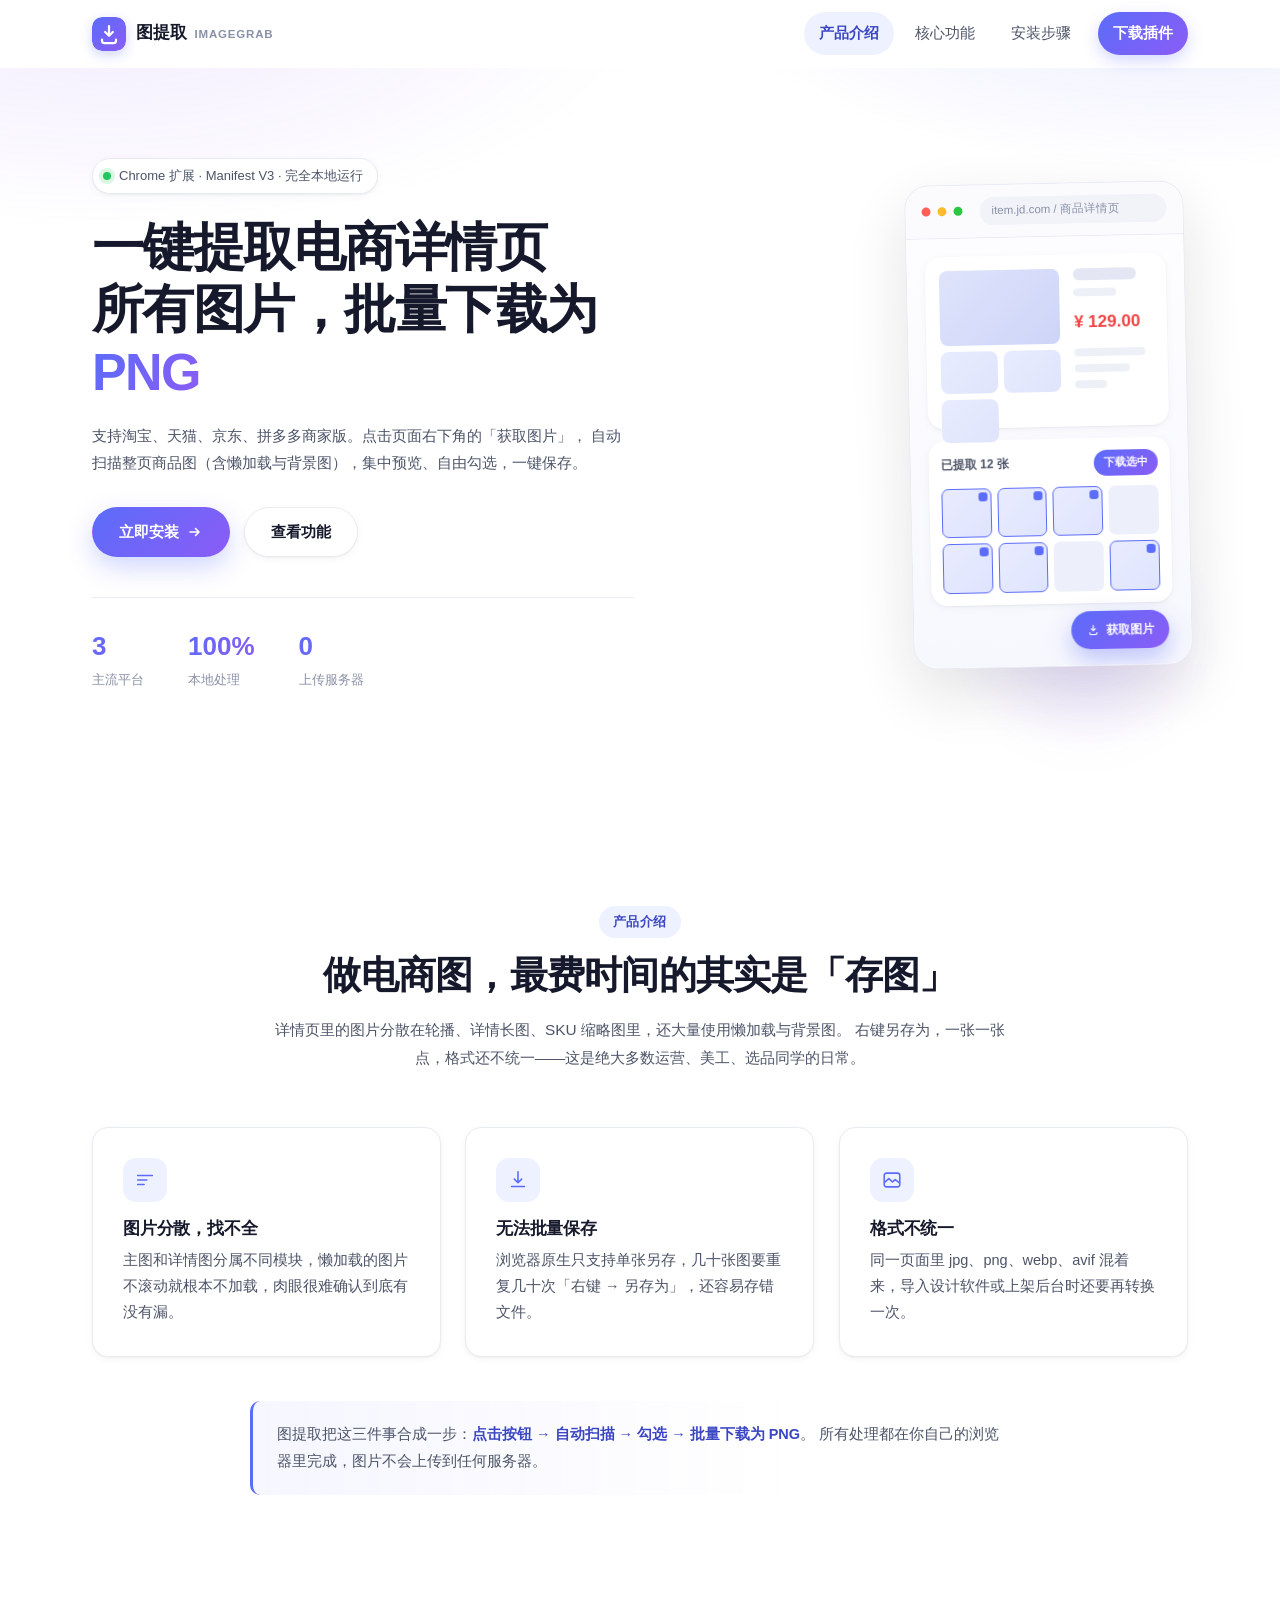
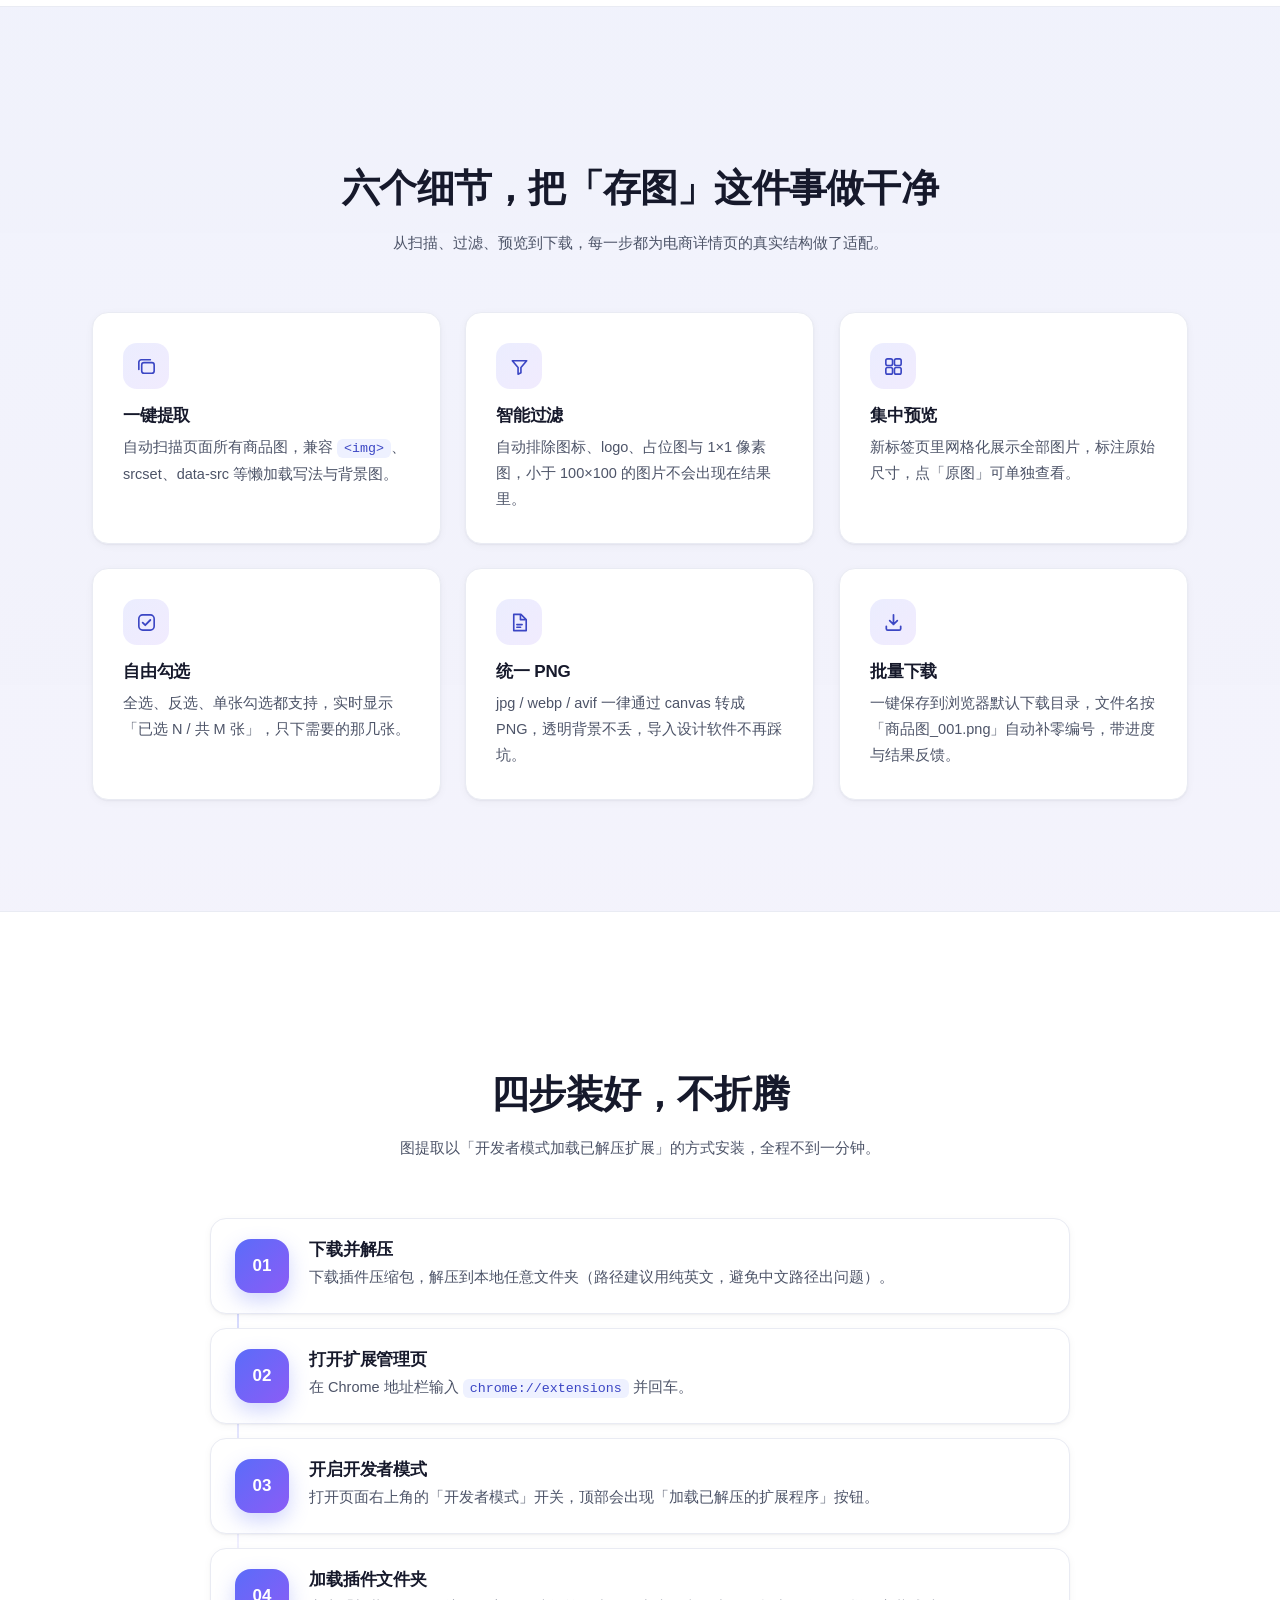
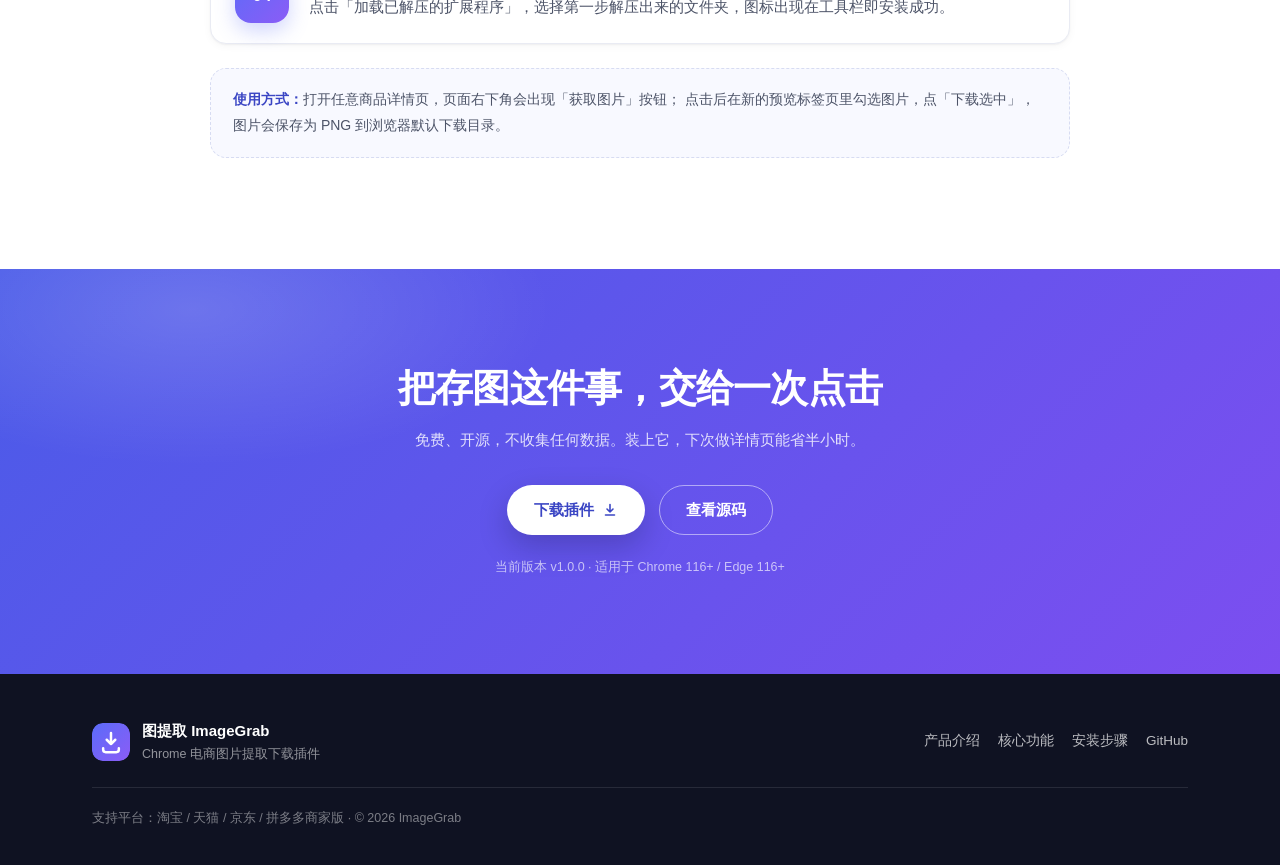
==== docs/index.html @ f766753e "feat(docs): 新增静态官网（产品介绍/核心功能/安装步骤） - 纯 CSS 变量与内联 SVG，无任何外部资源 - IntersectionObserver 滚动入场、导航高亮、移动端汉堡菜" ====
<!DOCTYPE html>
<html lang="zh-CN">
<head>
  <meta charset="UTF-8" />
  <meta name="viewport" content="width=device-width, initial-scale=1.0" />
  <title>图提取 ImageGrab · 一键提取电商详情页所有图片，批量下载为 PNG</title>
  <meta name="description" content="图提取（ImageGrab）是一款 Chrome 浏览器扩展，支持淘宝、天猫、京东、拼多多商家版：一键提取商品详情页的所有图片，集中预览、自由勾选，批量下载为 PNG。" />
  <meta name="theme-color" content="#5b6cf9" />
  <link rel="icon" href="assets/icon.svg" type="image/svg+xml" />
  <link rel="stylesheet" href="css/style.css" />
</head>
<body>
  <a class="skip-link" href="#main">跳到主要内容</a>

  <!-- ============================ 顶部导航 ============================ -->
  <header class="navbar" id="navbar">
    <div class="container navbar__inner">
      <a class="brand" href="#top" aria-label="图提取 ImageGrab 首页">
        <span class="brand__logo" aria-hidden="true">
          <svg viewBox="0 0 32 32" fill="none" xmlns="http://www.w3.org/2000/svg">
            <rect width="32" height="32" rx="9" fill="url(#bg)" />
            <path d="M16 8.5v9.2m0 0 3.6-3.6M16 17.7l-3.6-3.6" stroke="#fff" stroke-width="2.1"
                  stroke-linecap="round" stroke-linejoin="round" />
            <path d="M9.4 21.2v1.2a2.2 2.2 0 0 0 2.2 2.2h8.8a2.2 2.2 0 0 0 2.2-2.2v-1.2"
                  stroke="#fff" stroke-width="2.1" stroke-linecap="round" />
            <defs>
              <linearGradient id="bg" x1="0" y1="0" x2="32" y2="32" gradientUnits="userSpaceOnUse">
                <stop stop-color="#5b6cf9" /><stop offset="1" stop-color="#8b5cf6" />
              </linearGradient>
            </defs>
          </svg>
        </span>
        <span class="brand__text">
          <strong>图提取</strong>
          <em>ImageGrab</em>
        </span>
      </a>

      <nav class="nav" id="nav" aria-label="主导航">
        <a class="nav__link" href="#intro">产品介绍</a>
        <a class="nav__link" href="#features">核心功能</a>
        <a class="nav__link" href="#install">安装步骤</a>
        <a class="nav__link nav__link--cta" href="#download">下载插件</a>
      </nav>

      <button class="nav-toggle" id="navToggle" type="button" aria-label="展开导航菜单"
              aria-expanded="false" aria-controls="nav">
        <span></span><span></span><span></span>
      </button>
    </div>
  </header>

  <main id="main">
    <!-- ============================ 首屏 ============================ -->
    <section class="hero" id="top">
      <div class="container hero__inner">
        <div class="hero__copy">
          <span class="hero__badge reveal">
            <span class="dot" aria-hidden="true"></span>
            Chrome 扩展 · Manifest V3 · 完全本地运行
          </span>

          <h1 class="hero__title reveal">
            一键提取电商详情页<br />
            所有图片，批量下载为 <span class="grad-text">PNG</span>
          </h1>

          <p class="hero__subtitle reveal">
            支持淘宝、天猫、京东、拼多多商家版。点击页面右下角的「获取图片」，
            自动扫描整页商品图（含懒加载与背景图），集中预览、自由勾选，一键保存。
          </p>

          <div class="hero__actions reveal">
            <a class="btn btn--primary" href="#install">
              立即安装
              <svg viewBox="0 0 16 16" aria-hidden="true"><path d="M3 8h9m0 0L8.5 4.5M12 8l-3.5 3.5"
                fill="none" stroke="currentColor" stroke-width="1.6" stroke-linecap="round" stroke-linejoin="round" /></svg>
            </a>
            <a class="btn btn--ghost" href="#features">查看功能</a>
          </div>

          <ul class="hero__stats reveal">
            <li><strong>3</strong><span>主流平台</span></li>
            <li><strong>100%</strong><span>本地处理</span></li>
            <li><strong>0</strong><span>上传服务器</span></li>
          </ul>
        </div>

        <!-- 用纯 CSS + 内联 SVG 模拟插件界面，不依赖任何外部图片 -->
        <div class="hero__visual reveal" aria-hidden="true">
          <div class="window">
            <div class="window__bar">
              <i class="window__dot window__dot--r"></i>
              <i class="window__dot window__dot--y"></i>
              <i class="window__dot window__dot--g"></i>
              <span class="window__url">item.jd.com / 商品详情页</span>
            </div>

            <div class="window__body">
              <div class="mock-product">
                <div class="mock-product__gallery">
                  <span class="mock-product__thumb"></span>
                  <span class="mock-product__thumb mock-product__thumb--sm"></span>
                  <span class="mock-product__thumb mock-product__thumb--sm"></span>
                  <span class="mock-product__thumb mock-product__thumb--sm"></span>
                </div>
                <div class="mock-product__meta">
                  <span class="mock-line mock-line--lg w-80"></span>
                  <span class="mock-line w-55"></span>
                  <span class="mock-price">¥ 129.00</span>
                  <span class="mock-line w-90"></span>
                  <span class="mock-line w-70"></span>
                  <span class="mock-line w-40"></span>
                </div>
              </div>

              <div class="mock-gallery">
                <div class="mock-gallery__head">
                  <span class="mock-gallery__title">已提取 12 张</span>
                  <span class="mock-pill">下载选中</span>
                </div>
                <div class="mock-gallery__grid">
                  <i class="mock-tile is-checked"></i><i class="mock-tile is-checked"></i>
                  <i class="mock-tile is-checked"></i><i class="mock-tile"></i>
                  <i class="mock-tile is-checked"></i><i class="mock-tile is-checked"></i>
                  <i class="mock-tile"></i><i class="mock-tile is-checked"></i>
                </div>
              </div>

              <span class="mock-fab">
                <svg viewBox="0 0 24 24" aria-hidden="true">
                  <path d="M12 4v9m0 0 3.4-3.4M12 13 8.6 9.6" fill="none" stroke="currentColor"
                        stroke-width="1.9" stroke-linecap="round" stroke-linejoin="round" />
                  <path d="M6 16.4v1.2A2.2 2.2 0 0 0 8.2 19.8h7.6a2.2 2.2 0 0 0 2.2-2.2v-1.2"
                        fill="none" stroke="currentColor" stroke-width="1.9" stroke-linecap="round" />
                </svg>
                获取图片
              </span>
            </div>
          </div>

          <span class="hero__glow" aria-hidden="true"></span>
        </div>
      </div>
    </section>

    <!-- ============================ 产品介绍 ============================ -->
    <section class="section" id="intro">
      <div class="container">
        <header class="section__head">
          <span class="section__eyebrow reveal">产品介绍</span>
          <h2 class="section__title reveal">做电商图，最费时间的其实是「存图」</h2>
          <p class="section__desc reveal">
            详情页里的图片分散在轮播、详情长图、SKU 缩略图里，还大量使用懒加载与背景图。
            右键另存为，一张一张点，格式还不统一——这是绝大多数运营、美工、选品同学的日常。
          </p>
        </header>

        <div class="intro-grid">
          <article class="intro-card reveal">
            <span class="intro-card__icon" aria-hidden="true">
              <svg viewBox="0 0 24 24"><path d="M4 7h16M4 12h10M4 17h7" fill="none" stroke="currentColor"
                stroke-width="1.7" stroke-linecap="round" /></svg>
            </span>
            <h3>图片分散，找不全</h3>
            <p>主图和详情图分属不同模块，懒加载的图片不滚动就根本不加载，肉眼很难确认到底有没有漏。</p>
          </article>

          <article class="intro-card reveal">
            <span class="intro-card__icon" aria-hidden="true">
              <svg viewBox="0 0 24 24"><path d="M12 3v12m0 0 4-4m-4 4-4-4M5 19h14" fill="none" stroke="currentColor"
                stroke-width="1.7" stroke-linecap="round" stroke-linejoin="round" /></svg>
            </span>
            <h3>无法批量保存</h3>
            <p>浏览器原生只支持单张另存，几十张图要重复几十次「右键 → 另存为」，还容易存错文件。</p>
          </article>

          <article class="intro-card reveal">
            <span class="intro-card__icon" aria-hidden="true">
              <svg viewBox="0 0 24 24"><rect x="3.5" y="4.5" width="17" height="15" rx="2.5" fill="none"
                stroke="currentColor" stroke-width="1.7" /><path d="M3.5 15l5-4.5 4 3.5 3-2.5 5 4" fill="none"
                stroke="currentColor" stroke-width="1.7" stroke-linejoin="round" /></svg>
            </span>
            <h3>格式不统一</h3>
            <p>同一页面里 jpg、png、webp、avif 混着来，导入设计软件或上架后台时还要再转换一次。</p>
          </article>
        </div>

        <p class="intro-note reveal">
          图提取把这三件事合成一步：<strong>点击按钮 → 自动扫描 → 勾选 → 批量下载为 PNG</strong>。
          所有处理都在你自己的浏览器里完成，图片不会上传到任何服务器。
        </p>
      </div>
    </section>

    <!-- ============================ 核心功能 ============================ -->
    <section class="section section--alt" id="features">
      <div class="container">
        <header class="section__head">
          <span class="section__eyebrow reveal">核心功能</span>
          <h2 class="section__title reveal">六个细节，把「存图」这件事做干净</h2>
          <p class="section__desc reveal">从扫描、过滤、预览到下载，每一步都为电商详情页的真实结构做了适配。</p>
        </header>

        <div class="feature-grid">
          <article class="feature-card reveal">
            <span class="feature-card__icon" aria-hidden="true">
              <svg viewBox="0 0 24 24"><path d="M4 15V7.5A2.5 2.5 0 0 1 6.5 5H16" fill="none" stroke="currentColor"
                stroke-width="1.7" stroke-linecap="round" /><rect x="7" y="8" width="13" height="11" rx="2.4"
                fill="none" stroke="currentColor" stroke-width="1.7" /></svg>
            </span>
            <h3>一键提取</h3>
            <p>自动扫描页面所有商品图，兼容 <code>&lt;img&gt;</code>、srcset、data-src 等懒加载写法与背景图。</p>
          </article>

          <article class="feature-card reveal">
            <span class="feature-card__icon" aria-hidden="true">
              <svg viewBox="0 0 24 24"><path d="M4.5 6h15l-6 7v5.5l-3 1.5V13z" fill="none" stroke="currentColor"
                stroke-width="1.7" stroke-linejoin="round" /></svg>
            </span>
            <h3>智能过滤</h3>
            <p>自动排除图标、logo、占位图与 1×1 像素图，小于 100×100 的图片不会出现在结果里。</p>
          </article>

          <article class="feature-card reveal">
            <span class="feature-card__icon" aria-hidden="true">
              <svg viewBox="0 0 24 24"><rect x="4" y="4" width="7" height="7" rx="1.8" fill="none" stroke="currentColor"
                stroke-width="1.7" /><rect x="13" y="4" width="7" height="7" rx="1.8" fill="none" stroke="currentColor"
                stroke-width="1.7" /><rect x="4" y="13" width="7" height="7" rx="1.8" fill="none" stroke="currentColor"
                stroke-width="1.7" /><rect x="13" y="13" width="7" height="7" rx="1.8" fill="none" stroke="currentColor"
                stroke-width="1.7" /></svg>
            </span>
            <h3>集中预览</h3>
            <p>新标签页里网格化展示全部图片，标注原始尺寸，点「原图」可单独查看。</p>
          </article>

          <article class="feature-card reveal">
            <span class="feature-card__icon" aria-hidden="true">
              <svg viewBox="0 0 24 24"><rect x="4" y="4" width="16" height="16" rx="4" fill="none" stroke="currentColor"
                stroke-width="1.7" /><path d="M8 12.2l2.7 2.6L16 9.4" fill="none" stroke="currentColor"
                stroke-width="1.9" stroke-linecap="round" stroke-linejoin="round" /></svg>
            </span>
            <h3>自由勾选</h3>
            <p>全选、反选、单张勾选都支持，实时显示「已选 N / 共 M 张」，只下需要的那几张。</p>
          </article>

          <article class="feature-card reveal">
            <span class="feature-card__icon" aria-hidden="true">
              <svg viewBox="0 0 24 24"><path d="M6 3.5h7.5L19 9v11.5H6z" fill="none" stroke="currentColor"
                stroke-width="1.7" stroke-linejoin="round" /><path d="M13 3.5V9h5.5" fill="none" stroke="currentColor"
                stroke-width="1.7" stroke-linejoin="round" /><path d="M9.2 14.2h5.6M9.2 17h4" fill="none"
                stroke="currentColor" stroke-width="1.6" stroke-linecap="round" /></svg>
            </span>
            <h3>统一 PNG</h3>
            <p>jpg / webp / avif 一律通过 canvas 转成 PNG，透明背景不丢，导入设计软件不再踩坑。</p>
          </article>

          <article class="feature-card reveal">
            <span class="feature-card__icon" aria-hidden="true">
              <svg viewBox="0 0 24 24"><path d="M12 4v10m0 0 4-4m-4 4-4-4" fill="none" stroke="currentColor"
                stroke-width="1.8" stroke-linecap="round" stroke-linejoin="round" /><path d="M4.5 16v2.5A1.5 1.5 0 0 0 6 20h12a1.5 1.5 0 0 0 1.5-1.5V16"
                fill="none" stroke="currentColor" stroke-width="1.8" stroke-linecap="round" /></svg>
            </span>
            <h3>批量下载</h3>
            <p>一键保存到浏览器默认下载目录，文件名按「商品图_001.png」自动补零编号，带进度与结果反馈。</p>
          </article>
        </div>
      </div>
    </section>

    <!-- ============================ 安装步骤 ============================ -->
    <section class="section" id="install">
      <div class="container">
        <header class="section__head">
          <span class="section__eyebrow reveal">安装步骤</span>
          <h2 class="section__title reveal">四步装好，不折腾</h2>
          <p class="section__desc reveal">图提取以「开发者模式加载已解压扩展」的方式安装，全程不到一分钟。</p>
        </header>

        <ol class="steps">
          <li class="step reveal">
            <span class="step__index">01</span>
            <div class="step__body">
              <h3>下载并解压</h3>
              <p>下载插件压缩包，解压到本地任意文件夹（路径建议用纯英文，避免中文路径出问题）。</p>
            </div>
          </li>
          <li class="step reveal">
            <span class="step__index">02</span>
            <div class="step__body">
              <h3>打开扩展管理页</h3>
              <p>在 Chrome 地址栏输入 <code>chrome://extensions</code> 并回车。</p>
            </div>
          </li>
          <li class="step reveal">
            <span class="step__index">03</span>
            <div class="step__body">
              <h3>开启开发者模式</h3>
              <p>打开页面右上角的「开发者模式」开关，顶部会出现「加载已解压的扩展程序」按钮。</p>
            </div>
          </li>
          <li class="step reveal">
            <span class="step__index">04</span>
            <div class="step__body">
              <h3>加载插件文件夹</h3>
              <p>点击「加载已解压的扩展程序」，选择第一步解压出来的文件夹，图标出现在工具栏即安装成功。</p>
            </div>
          </li>
        </ol>

        <div class="install-tip reveal">
          <strong>使用方式：</strong>打开任意商品详情页，页面右下角会出现「获取图片」按钮；
          点击后在新的预览标签页里勾选图片，点「下载选中」，图片会保存为 PNG 到浏览器默认下载目录。
        </div>
      </div>
    </section>

    <!-- ============================ 底部 CTA ============================ -->
    <section class="cta" id="download">
      <div class="container cta__inner">
        <h2 class="reveal">把存图这件事，交给一次点击</h2>
        <p class="reveal">免费、开源，不收集任何数据。装上它，下次做详情页能省半小时。</p>
        <div class="cta__actions reveal">
          <a class="btn btn--light" href="downloads/imagegrab-v1.0.0.zip" download>
            下载插件
            <svg viewBox="0 0 16 16" aria-hidden="true"><path d="M8 2.5v7.5m0 0 3-3m-3 3-3-3M3.5 13h9"
              fill="none" stroke="currentColor" stroke-width="1.6" stroke-linecap="round" stroke-linejoin="round" /></svg>
          </a>
          <!-- TODO: 仓库地址发布后替换为真实链接 -->
          <a class="btn btn--outline-light" href="https://github.com/" target="_blank" rel="noreferrer">查看源码</a>
        </div>
        <p class="cta__meta reveal">当前版本 v1.0.0 · 适用于 Chrome 116+ / Edge 116+</p>
      </div>
    </section>
  </main>

  <!-- ============================ 页脚 ============================ -->
  <footer class="footer">
    <div class="container footer__inner">
      <div class="footer__brand">
        <span class="brand__logo" aria-hidden="true">
          <svg viewBox="0 0 32 32" fill="none" xmlns="http://www.w3.org/2000/svg">
            <rect width="32" height="32" rx="9" fill="url(#bg2)" />
            <path d="M16 8.5v9.2m0 0 3.6-3.6M16 17.7l-3.6-3.6" stroke="#fff" stroke-width="2.1"
                  stroke-linecap="round" stroke-linejoin="round" />
            <path d="M9.4 21.2v1.2a2.2 2.2 0 0 0 2.2 2.2h8.8a2.2 2.2 0 0 0 2.2-2.2v-1.2"
                  stroke="#fff" stroke-width="2.1" stroke-linecap="round" />
            <defs>
              <linearGradient id="bg2" x1="0" y1="0" x2="32" y2="32" gradientUnits="userSpaceOnUse">
                <stop stop-color="#5b6cf9" /><stop offset="1" stop-color="#8b5cf6" />
              </linearGradient>
            </defs>
          </svg>
        </span>
        <div>
          <strong>图提取 ImageGrab</strong>
          <p>Chrome 电商图片提取下载插件</p>
        </div>
      </div>

      <nav class="footer__links" aria-label="页脚导航">
        <a href="#intro">产品介绍</a>
        <a href="#features">核心功能</a>
        <a href="#install">安装步骤</a>
        <a href="https://github.com/" target="_blank" rel="noreferrer">GitHub</a>
      </nav>

      <p class="footer__copy">
        支持平台：淘宝 / 天猫 / 京东 / 拼多多商家版 · © <span id="year">2025</span> ImageGrab
      </p>
    </div>
  </footer>

  <script src="js/main.js"></script>
</body>
</html>
---- docs/css/style.css ----
/* ==========================================================================
   图提取 ImageGrab · 官网样式
   组织方式：
     1. 变量与基础重置
     2. 通用容器 / 按钮 / 标题
     3. 顶部导航（含移动端汉堡菜单）
     4. 首屏 Hero（含纯 CSS 绘制的界面示意图）
     5. 产品介绍
     6. 核心功能
     7. 安装步骤
     8. 底部 CTA 与页脚
     9. 滚动进入动画
    10. 响应式断点：≥1024 桌面 / 768–1023 平板 / <768 手机 / 320 极窄屏
   ========================================================================== */

/* ============================ 1. 变量与重置 ============================ */
:root {
  /* 主色：改这里就能整站换肤 */
  --primary: #5b6cf9;
  --primary-2: #8b5cf6;
  --primary-soft: #eef1ff;
  --primary-ink: #3b46c4;

  /* 中性色 */
  --text: #16192b;
  --text-2: #4d5468;
  --text-3: #8a90a6;
  --bg: #ffffff;
  --bg-alt: #f7f8fc;
  --line: #e9ebf3;
  --card: #ffffff;

  /* 尺寸与圆角 */
  --radius-sm: 10px;
  --radius: 16px;
  --radius-lg: 24px;
  --shadow-sm: 0 1px 2px rgba(22, 25, 43, .05), 0 2px 8px rgba(22, 25, 43, .04);
  --shadow-md: 0 10px 30px rgba(22, 25, 43, .08);
  --shadow-lg: 0 24px 60px rgba(22, 25, 43, .12);
  --shadow-primary: 0 10px 26px rgba(91, 108, 249, .28);

  /* 布局 */
  --container: 1160px;
  --gutter: clamp(16px, 4vw, 32px);
  --nav-h: 68px;

  /* 动效 */
  --ease: cubic-bezier(.4, 0, .2, 1);
  --dur: .24s;
}

*,
*::before,
*::after {
  box-sizing: border-box;
}

html {
  scroll-behavior: smooth;
  /* 锚点跳转时为吸顶导航留出空间 */
  scroll-padding-top: calc(var(--nav-h) + 16px);
  -webkit-text-size-adjust: 100%;
}

body {
  margin: 0;
  background: var(--bg);
  color: var(--text);
  font-family: -apple-system, BlinkMacSystemFont, "PingFang SC", "Microsoft YaHei",
    "Helvetica Neue", Arial, sans-serif;
  font-size: 16px;
  line-height: 1.7;
  -webkit-font-smoothing: antialiased;
  overflow-x: hidden;
}

img,
svg {
  display: block;
  max-width: 100%;
}

a {
  color: inherit;
  text-decoration: none;
}

h1,
h2,
h3 {
  margin: 0;
  line-height: 1.25;
  letter-spacing: -.01em;
}

p {
  margin: 0;
}

ul,
ol {
  margin: 0;
  padding: 0;
  list-style: none;
}

code {
  padding: 2px 7px;
  border-radius: 6px;
  background: var(--primary-soft);
  color: var(--primary-ink);
  font-family: ui-monospace, SFMono-Regular, Menlo, Consolas, monospace;
  font-size: .92em;
}

::selection {
  background: rgba(91, 108, 249, .18);
}

/* 键盘可达性：跳转链接与统一焦点样式 */
.skip-link {
  position: absolute;
  top: -60px;
  left: 16px;
  z-index: 200;
  padding: 10px 16px;
  border-radius: var(--radius-sm);
  background: var(--primary);
  color: #fff;
  transition: top var(--dur) var(--ease);
}

.skip-link:focus {
  top: 12px;
}

:focus-visible {
  outline: 3px solid rgba(91, 108, 249, .45);
  outline-offset: 3px;
  border-radius: 6px;
}

/* ============================ 2. 通用布局 ============================ */
.container {
  width: 100%;
  max-width: var(--container);
  margin: 0 auto;
  padding: 0 var(--gutter);
}

.grad-text {
  background: linear-gradient(120deg, var(--primary), var(--primary-2));
  -webkit-background-clip: text;
  background-clip: text;
  color: transparent;
}

/* 按钮 */
.btn {
  display: inline-flex;
  align-items: center;
  justify-content: center;
  gap: 8px;
  height: 50px;
  padding: 0 26px;
  border: 1px solid transparent;
  border-radius: 999px;
  font-size: 15px;
  font-weight: 600;
  white-space: nowrap;
  cursor: pointer;
  transition: transform var(--dur) var(--ease), box-shadow var(--dur) var(--ease),
    background var(--dur) var(--ease), color var(--dur) var(--ease),
    border-color var(--dur) var(--ease);
}

.btn svg {
  width: 16px;
  height: 16px;
}

.btn--primary {
  background: linear-gradient(135deg, var(--primary), var(--primary-2));
  color: #fff;
  box-shadow: var(--shadow-primary);
}

.btn--primary:hover {
  transform: translateY(-2px);
  box-shadow: 0 16px 34px rgba(91, 108, 249, .36);
}

.btn--ghost {
  background: #fff;
  border-color: var(--line);
  color: var(--text);
  box-shadow: var(--shadow-sm);
}

.btn--ghost:hover {
  transform: translateY(-2px);
  border-color: #d9ddeb;
  box-shadow: var(--shadow-md);
}

.btn--light {
  background: #fff;
  color: var(--primary-ink);
  box-shadow: 0 12px 30px rgba(9, 12, 40, .22);
}

.btn--light:hover {
  transform: translateY(-2px);
  box-shadow: 0 18px 40px rgba(9, 12, 40, .28);
}

.btn--outline-light {
  border-color: rgba(255, 255, 255, .5);
  color: #fff;
}

.btn--outline-light:hover {
  background: rgba(255, 255, 255, .12);
  border-color: #fff;
}

/* 区块标题 */
.section {
  padding: clamp(64px, 9vw, 112px) 0;
}

.section--alt {
  background:
    linear-gradient(180deg, rgba(91, 108, 249, .04), rgba(139, 92, 246, .03)),
    var(--bg-alt);
  border-block: 1px solid var(--line);
}

.section__head {
  max-width: 760px;
  margin: 0 auto clamp(36px, 5vw, 56px);
  text-align: center;
}

.section__eyebrow {
  display: inline-block;
  margin-bottom: 14px;
  padding: 5px 14px;
  border-radius: 999px;
  background: var(--primary-soft);
  color: var(--primary-ink);
  font-size: 13px;
  font-weight: 600;
  letter-spacing: .4px;
}

.section__title {
  font-size: clamp(24px, 3.4vw, 38px);
  font-weight: 800;
  letter-spacing: -.02em;
}

.section__desc {
  margin-top: 16px;
  color: var(--text-2);
  font-size: clamp(14.5px, 1.2vw, 17px);
  line-height: 1.8;
}

/* ============================ 3. 顶部导航 ============================ */
.navbar {
  position: sticky;
  top: 0;
  z-index: 100;
  height: var(--nav-h);
  background: rgba(255, 255, 255, .72);
  backdrop-filter: saturate(1.4) blur(14px);
  border-bottom: 1px solid transparent;
  transition: background var(--dur) var(--ease), border-color var(--dur) var(--ease),
    box-shadow var(--dur) var(--ease);
}

/* 滚动后加深背景与阴影 */
.navbar.is-scrolled {
  background: rgba(255, 255, 255, .88);
  border-bottom-color: var(--line);
  box-shadow: 0 6px 24px rgba(22, 25, 43, .06);
}

.navbar__inner {
  display: flex;
  align-items: center;
  justify-content: space-between;
  gap: 16px;
  height: 100%;
}

.brand {
  display: inline-flex;
  align-items: center;
  gap: 10px;
  flex: none;
}

.brand__logo {
  display: inline-block;
  width: 34px;
  height: 34px;
  border-radius: 10px;
  overflow: hidden;
  box-shadow: 0 4px 12px rgba(91, 108, 249, .28);
}

.brand__text {
  display: flex;
  align-items: baseline;
  gap: 7px;
}

.brand__text strong {
  font-size: 17px;
  font-weight: 800;
  letter-spacing: .2px;
}

.brand__text em {
  font-style: normal;
  font-size: 11.5px;
  font-weight: 600;
  color: var(--text-3);
  letter-spacing: .8px;
  text-transform: uppercase;
}

.nav {
  display: flex;
  align-items: center;
  gap: 6px;
}

.nav__link {
  position: relative;
  padding: 9px 15px;
  border-radius: 999px;
  color: var(--text-2);
  font-size: 14.5px;
  font-weight: 500;
  transition: color var(--dur) var(--ease), background var(--dur) var(--ease);
}

.nav__link:hover {
  color: var(--text);
  background: rgba(91, 108, 249, .07);
}

/* 当前区块高亮（由 main.js 滚动监听添加） */
.nav__link.is-active {
  color: var(--primary-ink);
  background: var(--primary-soft);
  font-weight: 600;
}

.nav__link--cta {
  margin-left: 6px;
  background: linear-gradient(135deg, var(--primary), var(--primary-2));
  color: #fff;
  font-weight: 600;
  box-shadow: 0 6px 16px rgba(91, 108, 249, .26);
}

.nav__link--cta:hover {
  color: #fff;
  background: linear-gradient(135deg, var(--primary), var(--primary-2));
  filter: brightness(1.05);
}

/* 汉堡按钮（默认隐藏，仅移动端显示） */
.nav-toggle {
  display: none;
  flex-direction: column;
  justify-content: center;
  gap: 5px;
  width: 42px;
  height: 42px;
  padding: 0 9px;
  border: 1px solid var(--line);
  border-radius: 12px;
  background: #fff;
  cursor: pointer;
}

.nav-toggle span {
  display: block;
  height: 2px;
  border-radius: 2px;
  background: var(--text);
  transition: transform var(--dur) var(--ease), opacity var(--dur) var(--ease);
}

.nav-toggle[aria-expanded="true"] span:nth-child(1) {
  transform: translateY(7px) rotate(45deg);
}

.nav-toggle[aria-expanded="true"] span:nth-child(2) {
  opacity: 0;
}

.nav-toggle[aria-expanded="true"] span:nth-child(3) {
  transform: translateY(-7px) rotate(-45deg);
}

/* ============================ 4. 首屏 Hero ============================ */
.hero {
  position: relative;
  padding: clamp(48px, 7vw, 92px) 0 clamp(56px, 8vw, 104px);
  background:
    radial-gradient(900px 380px at 8% -10%, rgba(139, 92, 246, .12), transparent 62%),
    radial-gradient(800px 340px at 92% -14%, rgba(91, 108, 249, .14), transparent 60%),
    var(--bg);
  overflow: hidden;
}

.hero__inner {
  display: grid;
  grid-template-columns: 1.05fr .95fr;
  gap: clamp(28px, 5vw, 64px);
  align-items: center;
}

.hero__badge {
  display: inline-flex;
  align-items: center;
  gap: 8px;
  padding: 6px 14px 6px 10px;
  border: 1px solid var(--line);
  border-radius: 999px;
  background: #fff;
  color: var(--text-2);
  font-size: 13px;
  font-weight: 500;
  box-shadow: var(--shadow-sm);
}

.hero__badge .dot {
  width: 8px;
  height: 8px;
  border-radius: 50%;
  background: #22c55e;
  box-shadow: 0 0 0 4px rgba(34, 197, 94, .16);
}

.hero__title {
  margin-top: 22px;
  font-size: clamp(30px, 5vw, 52px);
  font-weight: 800;
  letter-spacing: -.03em;
  line-height: 1.2;
}

.hero__subtitle {
  margin-top: 20px;
  max-width: 540px;
  color: var(--text-2);
  font-size: clamp(14.5px, 1.15vw, 17px);
  line-height: 1.85;
}

.hero__actions {
  display: flex;
  flex-wrap: wrap;
  gap: 14px;
  margin-top: 30px;
}

.hero__stats {
  display: flex;
  gap: clamp(20px, 4vw, 44px);
  margin-top: 40px;
  padding-top: 26px;
  border-top: 1px solid var(--line);
}

.hero__stats li {
  display: flex;
  flex-direction: column;
  gap: 2px;
}

.hero__stats strong {
  font-size: clamp(20px, 2.2vw, 26px);
  font-weight: 800;
  background: linear-gradient(120deg, var(--primary), var(--primary-2));
  -webkit-background-clip: text;
  background-clip: text;
  color: transparent;
}

.hero__stats span {
  color: var(--text-3);
  font-size: 12.5px;
}

/* —— 界面示意图：纯 CSS + 内联 SVG，无任何外部图片 —— */
.hero__visual {
  position: relative;
  max-width: 540px;
  margin-left: auto;
}

.window {
  position: relative;
  border: 1px solid var(--line);
  border-radius: var(--radius-lg);
  background: #fff;
  box-shadow: var(--shadow-lg);
  overflow: hidden;
  transform: rotate(-1.2deg);
  transition: transform .45s var(--ease);
}

.hero__visual:hover .window {
  transform: rotate(0deg) translateY(-4px);
}

.window__bar {
  display: flex;
  align-items: center;
  gap: 7px;
  padding: 12px 16px;
  border-bottom: 1px solid var(--line);
  background: #fbfbfe;
}

.window__dot {
  width: 9px;
  height: 9px;
  border-radius: 50%;
}

.window__dot--r { background: #ff5f57; }
.window__dot--y { background: #febc2e; }
.window__dot--g { background: #28c840; }

.window__url {
  margin-left: 10px;
  flex: 1;
  padding: 4px 12px;
  border-radius: 999px;
  background: #f1f3f9;
  color: var(--text-3);
  font-size: 11.5px;
  white-space: nowrap;
  overflow: hidden;
  text-overflow: ellipsis;
}

.window__body {
  position: relative;
  padding: 18px 18px 62px; /* 底部留白给悬浮按钮，避免压住预览卡片 */
  background: linear-gradient(180deg, #fdfdff, #f7f8fd);
}

/* 模拟商品详情页 */
.mock-product {
  display: grid;
  grid-template-columns: 1fr 1fr;
  gap: 14px;
  padding: 14px;
  border-radius: var(--radius);
  background: #fff;
  box-shadow: var(--shadow-sm);
}

.mock-product__gallery {
  display: grid;
  grid-template-columns: 1fr 1fr;
  grid-template-rows: auto auto;
  gap: 6px;
}

.mock-product__thumb {
  display: block;
  border-radius: 8px;
  background: linear-gradient(135deg, #e8ecff, #dfe4fb);
  aspect-ratio: 4 / 3;
}

.mock-product__thumb:first-child {
  grid-column: span 2;
  aspect-ratio: 16 / 10;
  background: linear-gradient(135deg, #dfe4fb, #cdd5f8);
}

.mock-product__meta {
  display: flex;
  flex-direction: column;
  gap: 8px;
  align-content: flex-start;
}

.mock-line {
  height: 8px;
  border-radius: 999px;
  background: #eef0f7;
}

.mock-line--lg {
  height: 12px;
  background: #e4e7f3;
}

.w-40 { width: 40%; }
.w-45 { width: 45%; }
.w-55 { width: 55%; }
.w-60 { width: 60%; }
.w-70 { width: 70%; }
.w-80 { width: 80%; }
.w-90 { width: 90%; }

.mock-price {
  margin: 4px 0;
  color: #ef4444;
  font-size: 17px;
  font-weight: 800;
}

/* 模拟预览页 */
.mock-gallery {
  margin-top: 12px;
  padding: 12px;
  border-radius: var(--radius);
  background: #fff;
  box-shadow: var(--shadow-sm);
}

.mock-gallery__head {
  display: flex;
  align-items: center;
  justify-content: space-between;
  margin-bottom: 10px;
}

.mock-gallery__title {
  font-size: 12px;
  font-weight: 700;
  color: var(--text-2);
}

.mock-pill {
  padding: 4px 10px;
  border-radius: 999px;
  background: linear-gradient(135deg, var(--primary), var(--primary-2));
  color: #fff;
  font-size: 10.5px;
  font-weight: 600;
}

.mock-gallery__grid {
  display: grid;
  grid-template-columns: repeat(4, 1fr);
  gap: 6px;
}

.mock-tile {
  position: relative;
  display: block;
  aspect-ratio: 1 / 1;
  border-radius: 7px;
  background: #edf0fa;
  border: 1.5px solid transparent;
}

.mock-tile.is-checked {
  border-color: var(--primary);
  background: linear-gradient(135deg, #e9ecff, #dfe4ff);
}

.mock-tile.is-checked::after {
  content: "";
  position: absolute;
  top: 3px;
  right: 3px;
  width: 9px;
  height: 9px;
  border-radius: 3px;
  background: var(--primary);
}

/* 模拟悬浮按钮 */
.mock-fab {
  position: absolute;
  right: 22px;
  bottom: 16px;
  display: inline-flex;
  align-items: center;
  gap: 6px;
  padding: 9px 15px;
  border-radius: 999px;
  background: linear-gradient(135deg, var(--primary), var(--primary-2));
  color: #fff;
  font-size: 12px;
  font-weight: 700;
  box-shadow: 0 10px 24px rgba(91, 108, 249, .38);
  animation: fab-pulse 3.2s var(--ease) infinite;
}

.mock-fab svg {
  width: 14px;
  height: 14px;
}

@keyframes fab-pulse {
  0%, 100% { transform: translateY(0); box-shadow: 0 10px 24px rgba(91, 108, 249, .38); }
  50% { transform: translateY(-3px); box-shadow: 0 16px 30px rgba(91, 108, 249, .48); }
}

.hero__glow {
  position: absolute;
  inset: auto -8% -18% 18%;
  height: 240px;
  background: radial-gradient(closest-side, rgba(139, 92, 246, .22), transparent);
  filter: blur(18px);
  z-index: -1;
}

/* ============================ 5. 产品介绍 ============================ */
.intro-grid {
  display: grid;
  grid-template-columns: repeat(3, 1fr);
  gap: clamp(16px, 2vw, 24px);
}

.intro-card {
  padding: clamp(22px, 2.6vw, 30px);
  border: 1px solid var(--line);
  border-radius: var(--radius);
  background: var(--card);
  box-shadow: var(--shadow-sm);
  transition: transform var(--dur) var(--ease), box-shadow var(--dur) var(--ease);
}

.intro-card:hover {
  transform: translateY(-4px);
  box-shadow: var(--shadow-md);
}

.intro-card__icon {
  display: inline-flex;
  align-items: center;
  justify-content: center;
  width: 44px;
  height: 44px;
  margin-bottom: 16px;
  border-radius: 13px;
  background: var(--primary-soft);
  color: var(--primary);
}

.intro-card__icon svg {
  width: 22px;
  height: 22px;
}

.intro-card h3 {
  margin-bottom: 8px;
  font-size: 17px;
  font-weight: 700;
}

.intro-card p {
  color: var(--text-2);
  font-size: 14.5px;
  line-height: 1.8;
}

.intro-note {
  max-width: 780px;
  margin: clamp(28px, 4vw, 44px) auto 0;
  padding: 20px 24px;
  border-left: 3px solid var(--primary);
  border-radius: var(--radius-sm);
  background: linear-gradient(90deg, rgba(91, 108, 249, .06), transparent 70%);
  color: var(--text-2);
  font-size: 14.5px;
  line-height: 1.85;
}

.intro-note strong {
  color: var(--primary-ink);
}

/* ============================ 6. 核心功能 ============================ */
.feature-grid {
  display: grid;
  grid-template-columns: repeat(3, 1fr);
  gap: clamp(16px, 2vw, 24px);
}

.feature-card {
  position: relative;
  padding: clamp(22px, 2.6vw, 30px);
  border: 1px solid var(--line);
  border-radius: var(--radius);
  background: var(--card);
  box-shadow: var(--shadow-sm);
  transition: transform var(--dur) var(--ease), box-shadow var(--dur) var(--ease),
    border-color var(--dur) var(--ease);
}

.feature-card::after {
  content: "";
  position: absolute;
  inset: 0;
  border-radius: inherit;
  background: linear-gradient(135deg, rgba(91, 108, 249, .05), rgba(139, 92, 246, .04));
  opacity: 0;
  transition: opacity var(--dur) var(--ease);
  pointer-events: none;
}

.feature-card:hover {
  transform: translateY(-5px);
  border-color: #d8dcf0;
  box-shadow: var(--shadow-md);
}

.feature-card:hover::after {
  opacity: 1;
}

.feature-card__icon {
  display: inline-flex;
  align-items: center;
  justify-content: center;
  width: 46px;
  height: 46px;
  margin-bottom: 16px;
  border-radius: 14px;
  background: linear-gradient(135deg, rgba(91, 108, 249, .12), rgba(139, 92, 246, .12));
  color: var(--primary-ink);
}

.feature-card__icon svg {
  width: 23px;
  height: 23px;
}

.feature-card h3 {
  margin-bottom: 8px;
  font-size: 17px;
  font-weight: 700;
}

.feature-card p {
  color: var(--text-2);
  font-size: 14.5px;
  line-height: 1.8;
}

/* ============================ 7. 安装步骤 ============================ */
.steps {
  position: relative;
  max-width: 860px;
  margin: 0 auto;
  display: grid;
  gap: 14px;
}

/* 竖向时间线 */
.steps::before {
  content: "";
  position: absolute;
  top: 12px;
  bottom: 12px;
  left: 27px;
  width: 2px;
  background: linear-gradient(180deg, rgba(91, 108, 249, .3), rgba(139, 92, 246, .05));
}

.step {
  position: relative;
  display: flex;
  gap: 20px;
  padding: 20px 24px;
  border: 1px solid var(--line);
  border-radius: var(--radius);
  background: var(--card);
  box-shadow: var(--shadow-sm);
  transition: transform var(--dur) var(--ease), box-shadow var(--dur) var(--ease);
}

.step:hover {
  transform: translateX(4px);
  box-shadow: var(--shadow-md);
}

.step__index {
  position: relative;
  z-index: 1;
  display: inline-flex;
  align-items: center;
  justify-content: center;
  flex: none;
  width: 54px;
  height: 54px;
  border-radius: 16px;
  background: linear-gradient(135deg, var(--primary), var(--primary-2));
  color: #fff;
  font-size: 17px;
  font-weight: 800;
  font-variant-numeric: tabular-nums;
  box-shadow: 0 8px 20px rgba(91, 108, 249, .28);
}

.step__body h3 {
  margin-bottom: 4px;
  font-size: 16.5px;
  font-weight: 700;
}

.step__body p {
  color: var(--text-2);
  font-size: 14.5px;
  line-height: 1.8;
}

.install-tip {
  max-width: 860px;
  margin: 24px auto 0;
  padding: 18px 22px;
  border: 1px dashed #d7dcf2;
  border-radius: var(--radius);
  background: rgba(91, 108, 249, .04);
  color: var(--text-2);
  font-size: 14px;
  line-height: 1.85;
}

.install-tip strong {
  color: var(--primary-ink);
}

/* ============================ 8. 底部 CTA 与页脚 ============================ */
.cta {
  padding: clamp(56px, 8vw, 96px) 0;
  background:
    radial-gradient(600px 260px at 15% 10%, rgba(255, 255, 255, .16), transparent 60%),
    linear-gradient(135deg, #4a5be8 0%, #7c4ef0 100%);
  color: #fff;
  text-align: center;
}

.cta__inner h2 {
  font-size: clamp(24px, 3.4vw, 38px);
  font-weight: 800;
  letter-spacing: -.02em;
}

.cta__inner p {
  margin-top: 14px;
  color: rgba(255, 255, 255, .82);
  font-size: clamp(14.5px, 1.2vw, 16.5px);
}

.cta__actions {
  display: flex;
  flex-wrap: wrap;
  justify-content: center;
  gap: 14px;
  margin-top: 32px;
}

.cta__meta {
  margin-top: 22px !important;
  font-size: 12.5px !important;
  color: rgba(255, 255, 255, .65) !important;
}

.footer {
  padding: 44px 0 36px;
  background: #0f1222;
  color: rgba(255, 255, 255, .72);
}

.footer__inner {
  display: grid;
  grid-template-columns: 1fr auto;
  align-items: center;
  gap: 22px 32px;
}

.footer__brand {
  display: flex;
  align-items: center;
  gap: 12px;
}

.footer__brand .brand__logo {
  width: 38px;
  height: 38px;
  border-radius: 11px;
  box-shadow: none;
}

.footer__brand strong {
  display: block;
  color: #fff;
  font-size: 15px;
  font-weight: 700;
}

.footer__brand p {
  margin: 0;
  font-size: 12.5px;
  color: rgba(255, 255, 255, .55);
}

.footer__links {
  display: flex;
  flex-wrap: wrap;
  gap: 18px;
  font-size: 13.5px;
}

.footer__links a {
  color: rgba(255, 255, 255, .72);
  transition: color var(--dur) var(--ease);
}

.footer__links a:hover {
  color: #fff;
}

.footer__copy {
  grid-column: 1 / -1;
  margin: 0;
  padding-top: 20px;
  border-top: 1px solid rgba(255, 255, 255, .1);
  color: rgba(255, 255, 255, .45);
  font-size: 12.5px;
}

/* ============================ 9. 滚动进入动画 ============================ */
.reveal {
  opacity: 0;
  transform: translateY(22px);
  transition: opacity .6s var(--ease), transform .6s var(--ease);
  will-change: opacity, transform;
}

.reveal.is-visible {
  opacity: 1;
  transform: none;
}

/* 同一组元素依次入场 */
.intro-card.reveal:nth-child(2),
.feature-card.reveal:nth-child(2) { transition-delay: .06s; }
.intro-card.reveal:nth-child(3),
.feature-card.reveal:nth-child(3) { transition-delay: .12s; }
.feature-card.reveal:nth-child(4) { transition-delay: .04s; }
.feature-card.reveal:nth-child(5) { transition-delay: .1s; }
.feature-card.reveal:nth-child(6) { transition-delay: .16s; }

/* ============================ 10. 响应式 ============================ */

/* —— 平板 / 小桌面 —— */
@media (max-width: 1023px) {
  .hero__inner {
    grid-template-columns: 1fr;
    gap: 40px;
  }

  .hero__visual {
    order: 2;
    max-width: 560px;
    margin: 0 auto;
  }

  .hero__subtitle {
    max-width: none;
  }

  .feature-grid,
  .intro-grid {
    grid-template-columns: repeat(2, 1fr);
  }
}

/* —— 手机 —— */
@media (max-width: 767px) {
  :root {
    --nav-h: 60px;
  }

  /* 导航折叠为汉堡菜单 */
  .nav-toggle {
    display: flex;
  }

  .nav {
    position: absolute;
    top: calc(var(--nav-h) + 8px);
    right: var(--gutter);
    left: var(--gutter);
    flex-direction: column;
    align-items: stretch;
    gap: 4px;
    padding: 10px;
    border: 1px solid var(--line);
    border-radius: var(--radius);
    background: #fff;
    box-shadow: var(--shadow-md);
    opacity: 0;
    visibility: hidden;
    transform: translateY(-8px);
    transition: opacity var(--dur) var(--ease), transform var(--dur) var(--ease),
      visibility var(--dur) var(--ease);
  }

  .nav.is-open {
    opacity: 1;
    visibility: visible;
    transform: none;
  }

  .nav__link {
    padding: 12px 16px;
    border-radius: 10px;
    font-size: 15px;
  }

  .nav__link--cta {
    margin-left: 0;
    text-align: center;
  }

  .hero {
    padding-top: 32px;
  }

  .hero__title br {
    display: none;
  }

  .hero__stats {
    gap: 18px;
  }

  .feature-grid,
  .intro-grid {
    grid-template-columns: 1fr;
  }

  .steps::before {
    display: none;
  }

  .step {
    gap: 14px;
    padding: 16px;
  }

  .step__index {
    width: 44px;
    height: 44px;
    border-radius: 13px;
    font-size: 15px;
  }

  .footer__inner {
    grid-template-columns: 1fr;
    gap: 18px;
  }

  .window {
    transform: none;
  }
}

/* —— 极窄屏（320px 仍然可用） —— */
@media (max-width: 380px) {
  body {
    font-size: 15px;
  }

  .btn {
    height: 46px;
    padding: 0 20px;
    font-size: 14px;
  }

  .brand__text em {
    display: none;
  }

  .hero__actions .btn {
    flex: 1 1 100%;
  }

  .mock-gallery__grid {
    grid-template-columns: repeat(3, 1fr);
  }

  .mock-product {
    grid-template-columns: 1fr;
  }
}

/* —— 尊重系统的“减少动效” —— */
@media (prefers-reduced-motion: reduce) {
  html {
    scroll-behavior: auto;
  }

  *,
  *::before,
  *::after {
    animation: none !important;
    transition: none !important;
  }

  .reveal {
    opacity: 1;
    transform: none;
  }
}
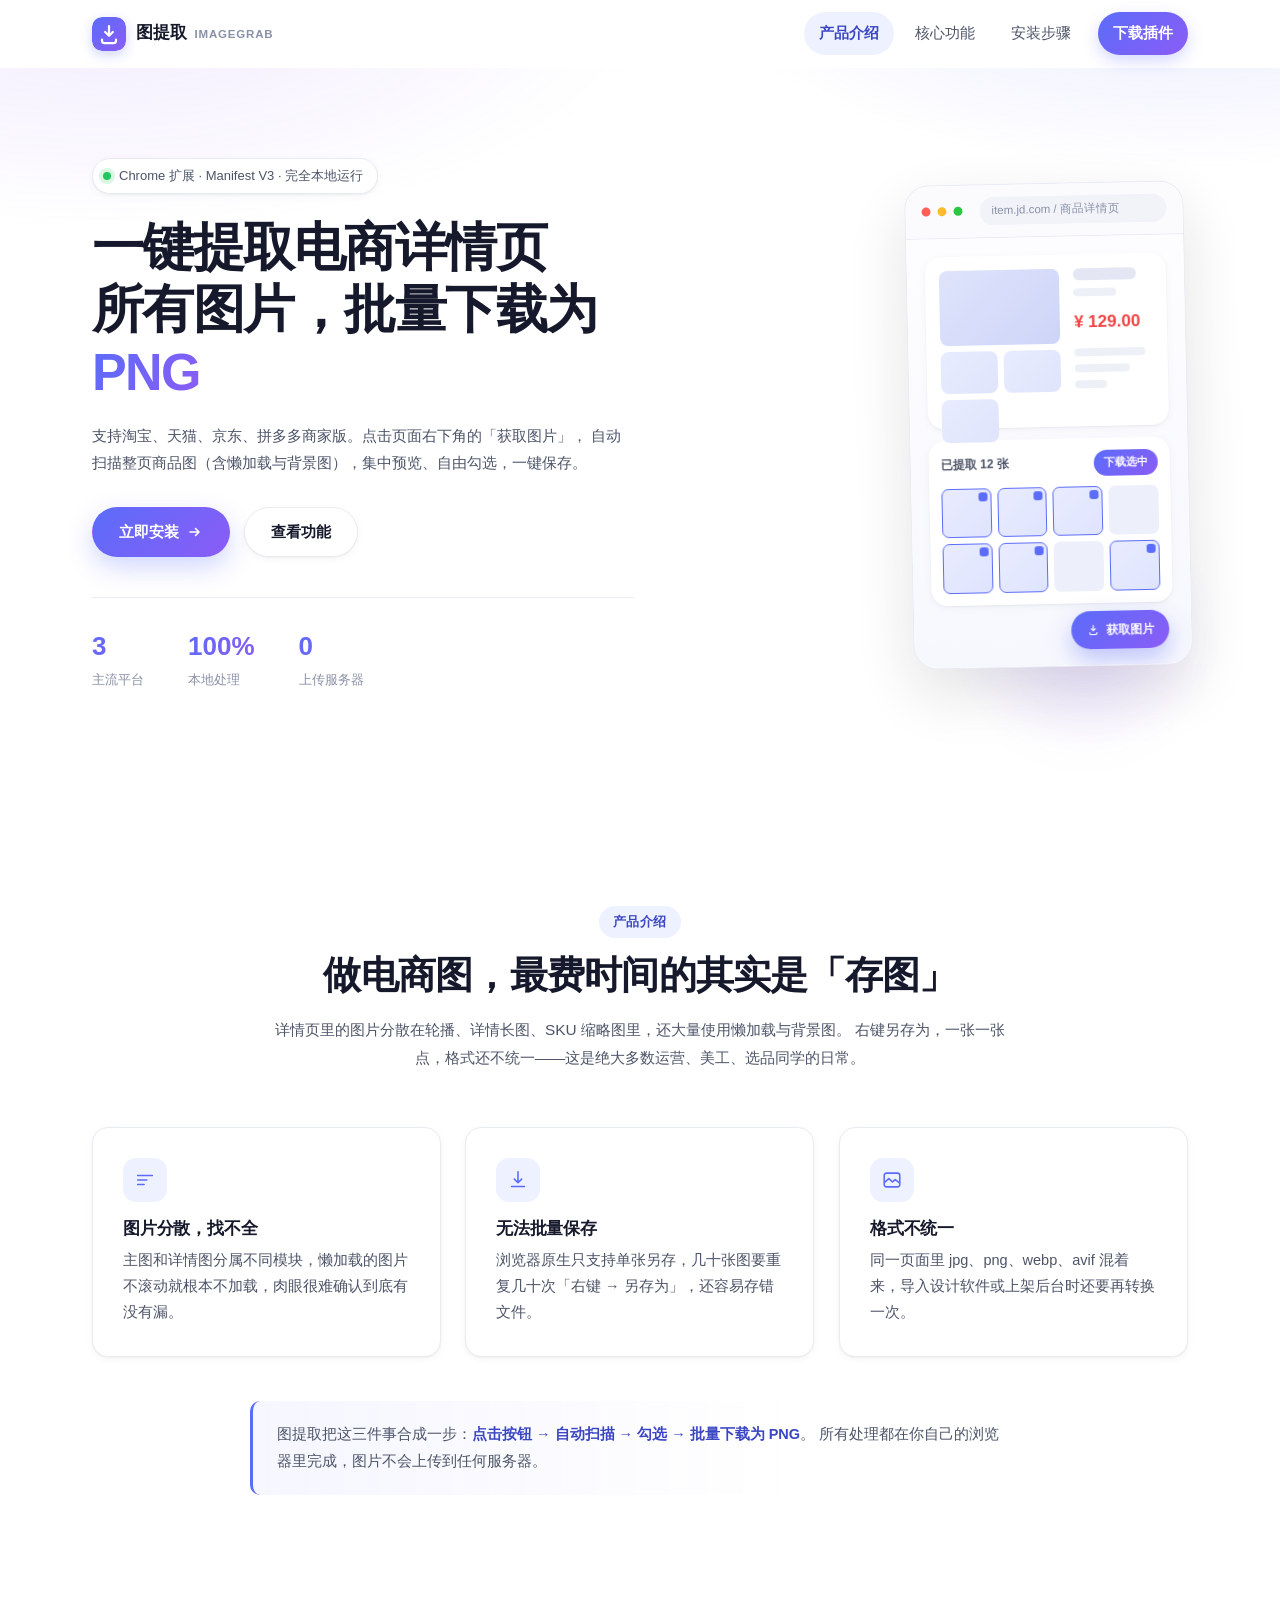
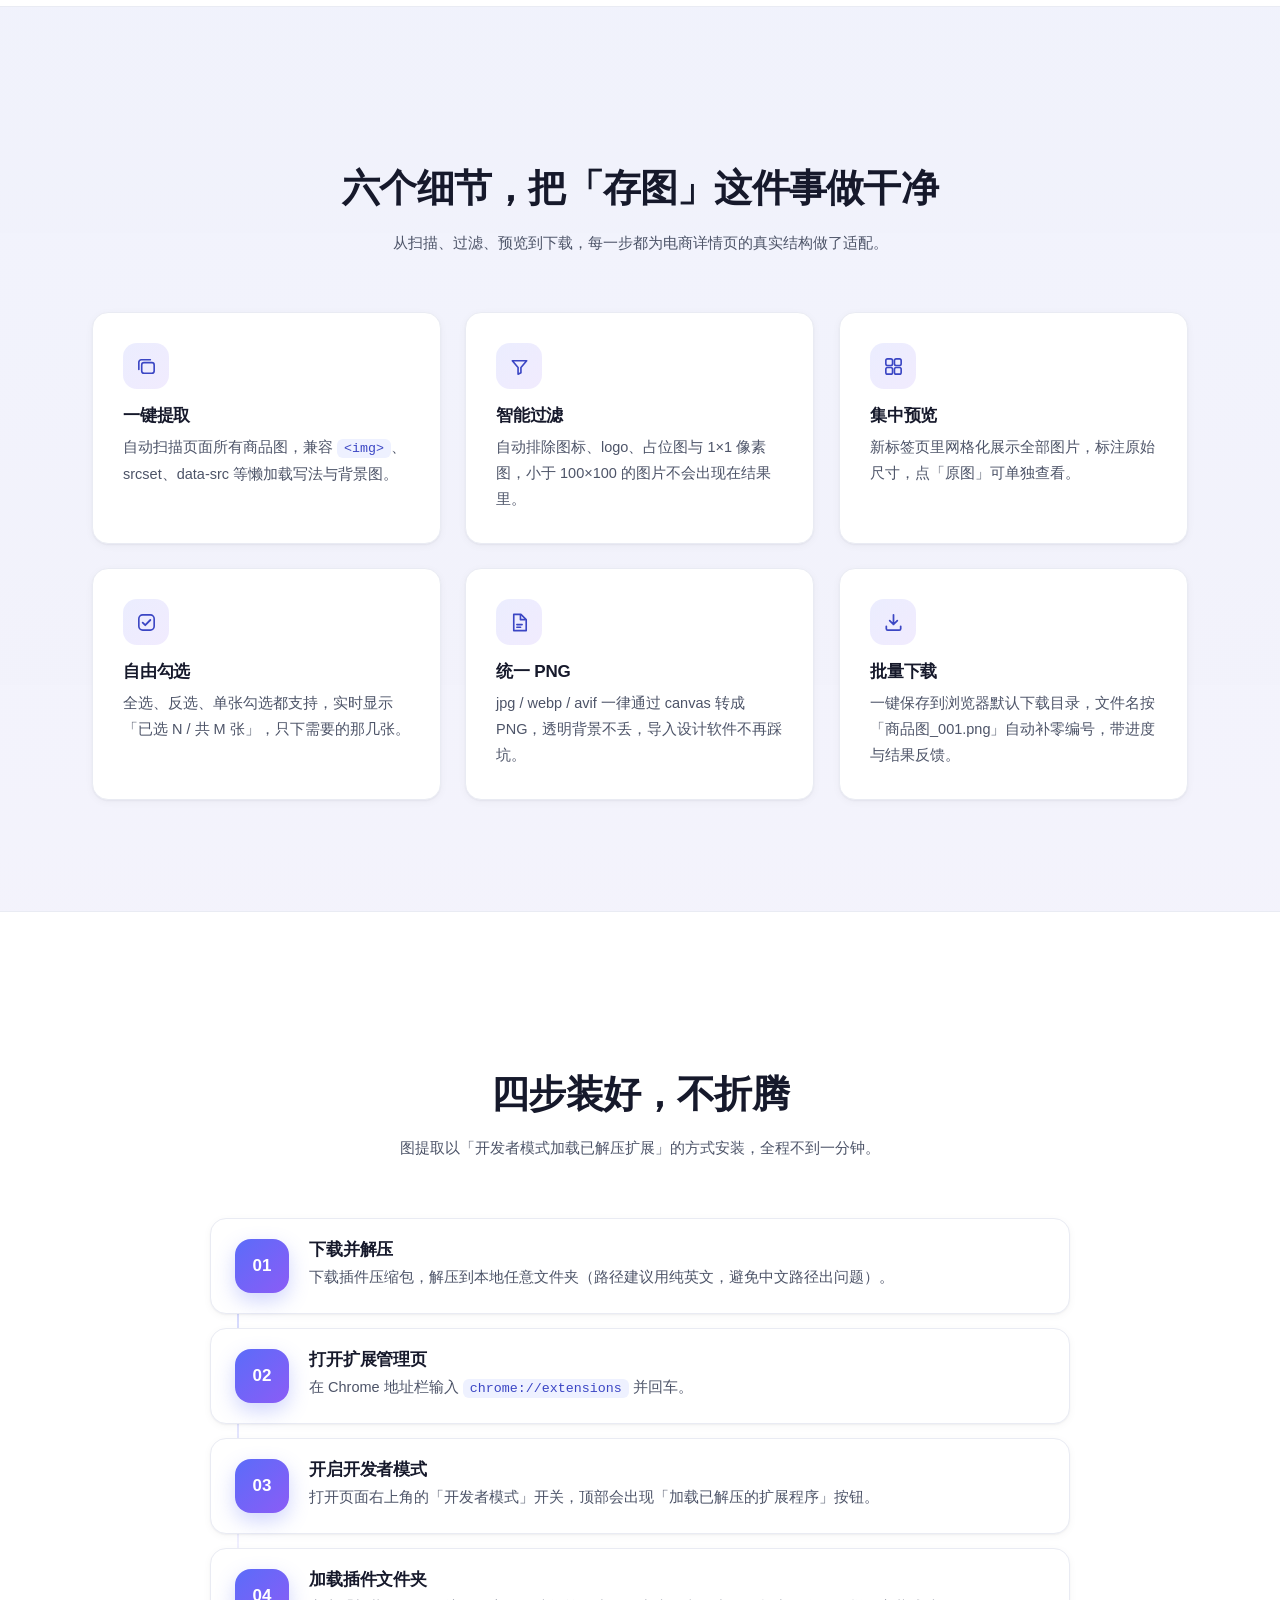
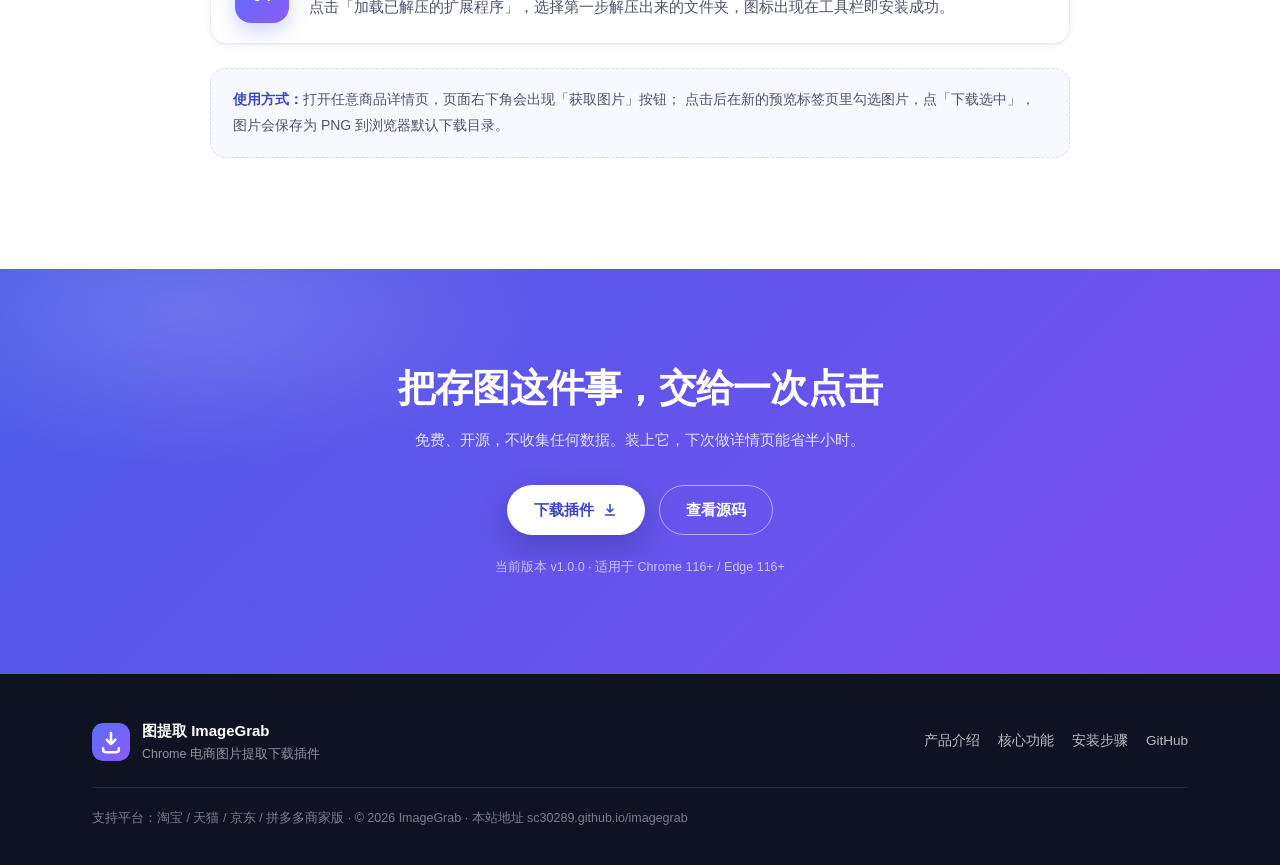
==== commit f3f1a219: "docs: 页脚补充本站域名，截图清单标记 04/05 完成" ====
--- a/docs/index.html
+++ b/docs/index.html
@@ -326,8 +326,7 @@
             <svg viewBox="0 0 16 16" aria-hidden="true"><path d="M8 2.5v7.5m0 0 3-3m-3 3-3-3M3.5 13h9"
               fill="none" stroke="currentColor" stroke-width="1.6" stroke-linecap="round" stroke-linejoin="round" /></svg>
           </a>
-          <!-- TODO: 仓库地址发布后替换为真实链接 -->
-          <a class="btn btn--outline-light" href="https://github.com/" target="_blank" rel="noreferrer">查看源码</a>
+          <a class="btn btn--outline-light" href="https://github.com/Sc30289/imagegrab" target="_blank" rel="noreferrer">查看源码</a>
         </div>
         <p class="cta__meta reveal">当前版本 v1.0.0 · 适用于 Chrome 116+ / Edge 116+</p>
       </div>
@@ -362,11 +361,12 @@
         <a href="#intro">产品介绍</a>
         <a href="#features">核心功能</a>
         <a href="#install">安装步骤</a>
-        <a href="https://github.com/" target="_blank" rel="noreferrer">GitHub</a>
+        <a href="https://github.com/Sc30289/imagegrab" target="_blank" rel="noreferrer">GitHub</a>
       </nav>
 
       <p class="footer__copy">
-        支持平台：淘宝 / 天猫 / 京东 / 拼多多商家版 · © <span id="year">2025</span> ImageGrab
+        支持平台：淘宝 / 天猫 / 京东 / 拼多多商家版 · © <span id="year">2025</span> ImageGrab ·
+        本站地址 <a href="https://sc30289.github.io/imagegrab/">sc30289.github.io/imagegrab</a>
       </p>
     </div>
   </footer>
